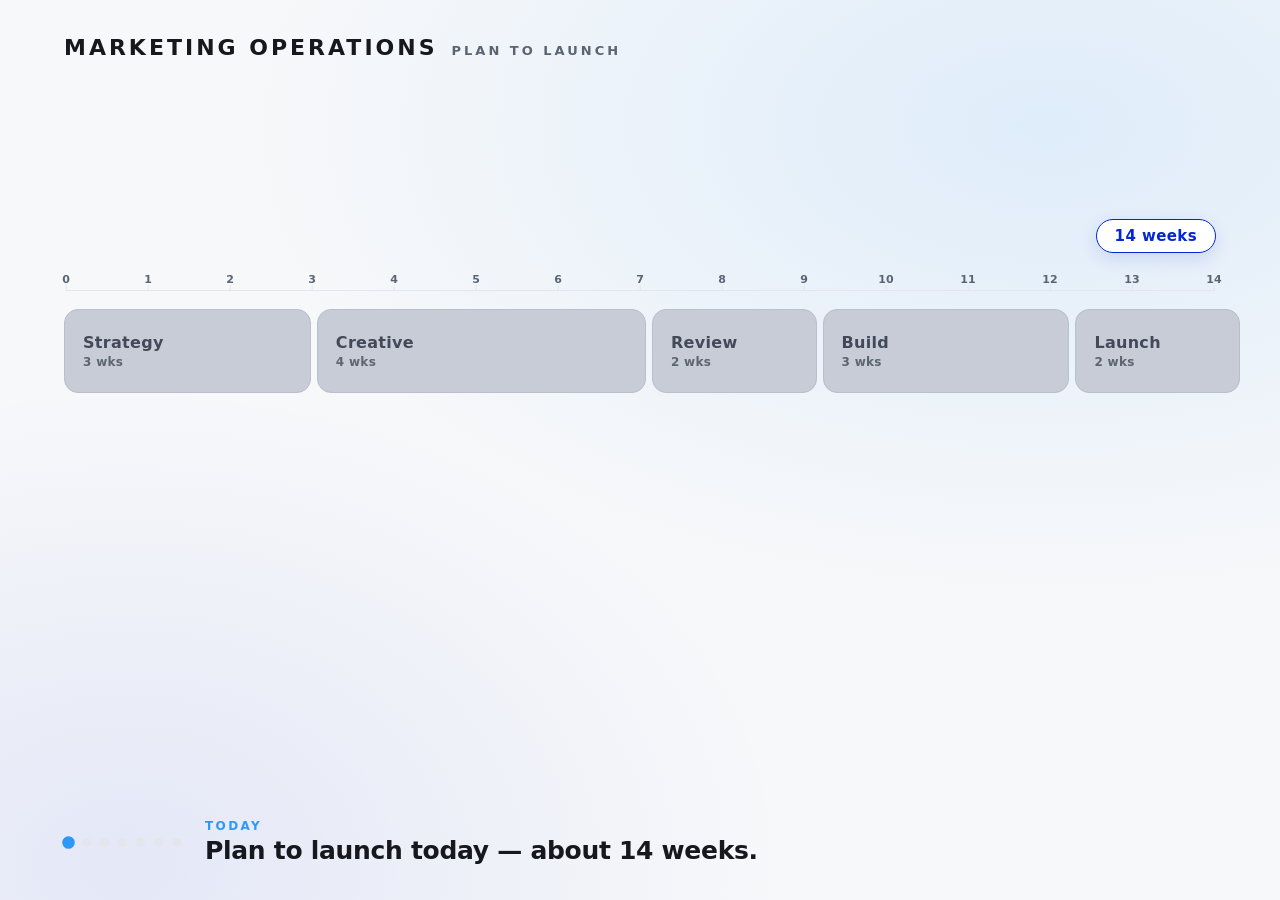
==== demo/marketing-ops/index.html @ 32f75ed6 "New Marketing-Ops timeline vignette (generic, shared): AI compresses plan-to-launch (7 states)" ====
<!DOCTYPE html>
<html lang="en">
<head>
<meta charset="utf-8" />
<meta name="viewport" content="width=device-width, initial-scale=1" />
<title>Marketing Operations · Compressed</title>
<link rel="stylesheet" href="marketing-ops.css" />
</head>
<body>

<div class="stage">

  <!-- ════════════ Top bar ════════════ -->
  <header class="topbar">
    <div class="brand">
      <span class="brand__mark">MARKETING OPERATIONS</span>
      <span class="brand__sub">Plan to launch</span>
    </div>
    <span class="topbar__spacer"></span>
    <span class="ai-label" id="aiLabel">
      <svg viewBox="0 0 24 24" fill="none" stroke="currentColor" stroke-width="2" stroke-linecap="round" stroke-linejoin="round">
        <path d="M12 3a3 3 0 0 1 3 3v1a3 3 0 0 1 0 6 3 3 0 0 1-6 0 3 3 0 0 1 0-6V6a3 3 0 0 1 3-3z"/>
        <circle cx="12" cy="9.5" r="1.1" fill="currentColor"/>
      </svg>
      AI applied, phase by phase
    </span>
  </header>

  <!-- ════════════ Canvas ════════════ -->
  <main class="canvas">

    <!-- ─── Single-timeline view (beats 0–5) ─── -->
    <section id="timelineView" class="timeline-view">

      <div class="tl-meta">
        <span id="totalMarker" class="total-marker">14 weeks</span>
      </div>

      <!-- Week ruler -->
      <div id="ruler" class="ruler"></div>

      <!-- The 5 phase segments -->
      <div id="track" class="track">

        <div class="phase" data-phase="strategy">
          <div class="phase__bar">
            <span class="phase__name">Strategy</span>
            <span class="phase__weeks" data-weeks></span>
          </div>
          <ul class="phase__bullets">
            <li>Faster time to insights</li>
            <li>Sharper, unique messaging</li>
            <li>Audiences modeled in hours</li>
          </ul>
        </div>

        <div class="phase" data-phase="creative">
          <div class="phase__bar">
            <span class="phase__name">Creative</span>
            <span class="phase__weeks" data-weeks></span>
          </div>
          <ul class="phase__bullets">
            <li>Generative variants at scale</li>
            <li>On-brand automatically</li>
            <li>Localized in one pass</li>
          </ul>
        </div>

        <div class="phase" data-phase="review">
          <div class="phase__bar">
            <span class="phase__name">Review</span>
            <span class="phase__weeks" data-weeks></span>
          </div>
          <ul class="phase__bullets">
            <li>Automated brand &amp; compliance checks</li>
            <li>Fewer review rounds</li>
          </ul>
        </div>

        <div class="phase" data-phase="build">
          <div class="phase__bar">
            <span class="phase__name">Build</span>
            <span class="phase__weeks" data-weeks></span>
          </div>
          <ul class="phase__bullets">
            <li>Audiences &amp; journeys assembled automatically</li>
            <li>No manual list pulls</li>
          </ul>
        </div>

        <div class="phase" data-phase="launch">
          <div class="phase__bar">
            <span class="phase__name">Launch</span>
            <span class="phase__weeks" data-weeks></span>
          </div>
          <ul class="phase__bullets">
            <li>Cross-channel activation from one trigger</li>
            <li>Every market at once</li>
          </ul>
        </div>

      </div>
    </section>

    <!-- ─── Before vs after view (beat 6) ─── -->
    <section id="compareView" class="compare-view">

      <div class="compare-row">
        <div class="compare-row__label">
          <span class="compare-row__kicker">Before</span>
          <span class="compare-row__total">~14 weeks</span>
        </div>
        <div id="beforeTrack" class="cmp-track cmp-track--before"></div>
      </div>

      <div class="compare-row">
        <div class="compare-row__label">
          <span class="compare-row__kicker is-after">After</span>
          <span class="compare-row__total is-after">~5 weeks</span>
        </div>
        <div id="afterTrack" class="cmp-track cmp-track--after"></div>
      </div>

      <div class="impact">
        <div class="impact__headline">~14 weeks <span class="impact__arrow">&rarr;</span> ~5 weeks &nbsp;&middot;&nbsp; roughly 3&times; faster</div>
        <div class="impact__sub">Same team, more output &nbsp;&middot;&nbsp; when ops are planned and executed as one system.</div>
      </div>

    </section>

  </main>

  <!-- ════════════ Caption bar ════════════ -->
  <footer class="captionbar">
    <div id="beatdots" class="beatdots">
      <i></i><i></i><i></i><i></i><i></i><i></i><i></i>
    </div>
    <div class="caption">
      <span id="captionKicker" class="caption__kicker">Today</span>
      <span id="captionText" class="caption__text">Plan to launch today — about 14 weeks.</span>
    </div>
  </footer>

</div>

<script type="module">
import { startSceneRuntime } from '../scene-runtime.js';

const $ = (id) => document.getElementById(id);

/* ─────────────────────────────────────────────────────────────────
   Phase model. "before" weeks set the full-width scale (sum 14);
   "after" weeks are the compressed durations once AI is applied.
   ───────────────────────────────────────────────────────────────── */
const PHASES = [
  { key: 'strategy', name: 'Strategy', before: 3,   after: 1   },
  { key: 'creative', name: 'Creative', before: 4,   after: 1.5 },
  { key: 'review',   name: 'Review',   before: 2,   after: 0.5 },
  { key: 'build',    name: 'Build',    before: 3,   after: 1   },
  { key: 'launch',   name: 'Launch',   before: 2,   after: 1   },
];
const BEFORE_TOTAL = PHASES.reduce((s, p) => s + p.before, 0); // 14
const AFTER_TOTAL  = PHASES.reduce((s, p) => s + p.after,  0); // 5

// Round a week count to a friendly label.
const wk = (n) => {
  const r = Math.round(n * 2) / 2;            // nearest half
  const txt = Number.isInteger(r) ? `${r}` : `${r}`;
  return `${txt} ${r === 1 ? 'wk' : 'wks'}`;
};

/* ─────────────────────────────────────────────────────────────────
   Per-beat data table. Index 0..6 → 7 states. Every render recomputes
   ALL state from BEATS[i] (no reliance on prior-beat DOM).
   - compressed: set of phase keys that have AI applied (shrunk + bullets)
   - compare: show the before/after stacked view instead of the timeline
   ───────────────────────────────────────────────────────────────── */
const BEATS = [
  { // 0 — Today: full 14-week timeline, no AI
    kicker: 'Today',
    caption: 'Plan to launch today — about 14 weeks.',
    aiOn: false,
    compressed: [],
    compare: false,
  },
  { // 1 — Strategy + AI
    kicker: 'Strategy + AI',
    caption: 'Strategy: faster insights, sharper messaging — 3 wks → 1 wk.',
    aiOn: true,
    compressed: ['strategy'],
    compare: false,
  },
  { // 2 — Creative + AI
    kicker: 'Creative + AI',
    caption: 'Creative: generative, on-brand variants — 4 wks → 1.5 wks.',
    aiOn: true,
    compressed: ['strategy', 'creative'],
    compare: false,
  },
  { // 3 — Review + AI
    kicker: 'Review + AI',
    caption: 'Review: automated checks, fewer rounds — 2 wks → 0.5 wk.',
    aiOn: true,
    compressed: ['strategy', 'creative', 'review'],
    compare: false,
  },
  { // 4 — Build + AI
    kicker: 'Build + AI',
    caption: 'Build: audiences & journeys assembled — 3 wks → 1 wk.',
    aiOn: true,
    compressed: ['strategy', 'creative', 'review', 'build'],
    compare: false,
  },
  { // 5 — Launch + AI
    kicker: 'Launch + AI',
    caption: 'Launch: one trigger, every market — 2 wks → 1 wk.',
    aiOn: true,
    compressed: ['strategy', 'creative', 'review', 'build', 'launch'],
    compare: false,
  },
  { // 6 — Before vs after (complete)
    kicker: 'Compressed',
    caption: 'Plan to launch, compressed.',
    aiOn: true,
    compressed: ['strategy', 'creative', 'review', 'build', 'launch'],
    compare: true,
  },
];

// Build the week ruler ticks once (0..14).
(function buildRuler() {
  const ruler = $('ruler');
  if (!ruler) return;
  ruler.innerHTML = '';
  for (let w = 0; w <= BEFORE_TOTAL; w++) {
    const tick = document.createElement('span');
    tick.className = 'ruler__tick';
    tick.style.left = `${(w / BEFORE_TOTAL) * 100}%`;
    tick.textContent = w;
    ruler.appendChild(tick);
  }
})();

// Build the stacked compare bars once (segments, scaled to BEFORE_TOTAL).
(function buildCompare() {
  const make = (track, durKey) => {
    if (!track) return;
    track.innerHTML = '';
    PHASES.forEach((p) => {
      const seg = document.createElement('div');
      seg.className = `cmp-seg cmp-seg--${p.key}`;
      seg.style.width = `${(p[durKey] / BEFORE_TOTAL) * 100}%`;
      const label = document.createElement('span');
      label.className = 'cmp-seg__label';
      label.textContent = p.name;
      seg.appendChild(label);
      track.appendChild(seg);
    });
  };
  make($('beforeTrack'), 'before');
  make($('afterTrack'),  'after');
})();

function renderBeat(index, direction) {
  const i = Math.max(0, Math.min(index, BEATS.length - 1));
  const b = BEATS[i];
  const compressed = new Set(b.compressed);

  // ── AI label (top bar) ──
  $('aiLabel').classList.toggle('is-on', b.aiOn);

  // ── Toggle between timeline view and compare view ──
  $('timelineView').classList.toggle('is-hidden', b.compare);
  $('compareView').classList.toggle('is-on', b.compare);

  // ── Each phase: width ∝ weeks (before or after), bullets, active state ──
  document.querySelectorAll('.phase').forEach((el) => {
    const key = el.getAttribute('data-phase');
    const phase = PHASES.find((p) => p.key === key);
    if (!phase) return;
    const isAI = compressed.has(key);
    const weeks = isAI ? phase.after : phase.before;
    // width as a flex-basis percentage of the 14-week scale
    el.style.flexBasis = `${(weeks / BEFORE_TOTAL) * 100}%`;
    el.classList.toggle('is-compressed', isAI);
    // newly-compressed phase (the one this beat just applied) gets "active" glow
    const isNewest = isAI && key === b.compressed[b.compressed.length - 1];
    el.classList.toggle('is-active', !!isNewest);
    // week label
    const wkEl = el.querySelector('[data-weeks]');
    if (wkEl) wkEl.textContent = wk(weeks);
    // bullets shown only once this phase has AI applied
    el.classList.toggle('show-bullets', isAI);
  });

  // ── Total marker reflects current sum of visible widths ──
  const totalWeeks = PHASES.reduce(
    (s, p) => s + (compressed.has(p.key) ? p.after : p.before), 0
  );
  const rounded = Math.round(totalWeeks * 2) / 2;
  $('totalMarker').textContent = `${rounded} weeks`;

  // ── Caption + beat dots ──
  $('captionKicker').textContent = b.kicker;
  $('captionText').textContent = b.caption;
  const dots = $('beatdots').children;
  for (let k = 0; k < dots.length; k++) {
    dots[k].classList.toggle('is-done', k < i);
    dots[k].classList.toggle('is-now', k === i);
  }
}

startSceneRuntime({ total: 6, renderBeat });
</script>
</body>
</html>
---- demo/marketing-ops/marketing-ops.css ----
/* ════════════════════════════════════════════════════════════════════
   Marketing Operations · Compressed — scripted scene (generic, shared)
   Standalone, 100% offline. Neutral palette, single blue accent.
   Designed for 1920×1080 full-screen capture.
   ════════════════════════════════════════════════════════════════════ */

:root {
  --ink:        #16181d;
  --paper:      #f7f8fa;
  --surface:    #ffffff;
  --surface-2:  #eef0f4;
  --muted:      #5a6473;
  --line:       #e3e6ec;
  --blue:       #0328D1;   /* AI / after accent */
  --blue-lt:    #2F98F7;   /* lighter AI highlight */
  --before:     #c7ccd6;   /* muted "before" grey */
  --blue-tint:  rgba(3, 40, 209, 0.08);
  --blue-tint2: rgba(47, 152, 247, 0.12);
  --font: system-ui, -apple-system, 'Segoe UI', Roboto, Helvetica, Arial, sans-serif;

  --t: 0.6s cubic-bezier(.4, 0, .2, 1);
}

* { box-sizing: border-box; margin: 0; padding: 0; }

html, body {
  width: 100%; height: 100%;
  background: var(--paper);
  color: var(--ink);
  font-family: var(--font);
  overflow: hidden;
}

.stage {
  position: relative;
  width: 100vw; height: 100vh;
  display: grid;
  grid-template-rows: auto 1fr auto;
  background:
    radial-gradient(1300px 760px at 82% 14%, var(--blue-tint2), transparent 62%),
    radial-gradient(1100px 800px at 10% 96%, var(--blue-tint), transparent 60%),
    var(--paper);
}

/* ───────────────────────── Top bar ───────────────────────── */
.topbar {
  display: flex; align-items: center; gap: 16px;
  padding: 30px 64px 14px;
}
.brand { display: flex; align-items: baseline; gap: 14px; }
.brand__mark {
  font-size: 22px; font-weight: 800; letter-spacing: 3px;
  color: var(--ink);
}
.brand__sub {
  font-size: 13px; letter-spacing: 3px; text-transform: uppercase;
  color: var(--muted); font-weight: 600;
}
.topbar__spacer { flex: 1; }
.ai-label {
  display: flex; align-items: center; gap: 9px;
  font-size: 13px; font-weight: 600; letter-spacing: 1.4px;
  text-transform: uppercase; color: var(--blue);
  background: var(--blue-tint); border: 1px solid rgba(3,40,209,.18);
  padding: 8px 16px; border-radius: 999px;
  opacity: 0; transform: translateY(-4px);
  transition: opacity var(--t), transform var(--t);
}
.ai-label.is-on { opacity: 1; transform: translateY(0); }
.ai-label svg { width: 16px; height: 16px; }

/* ───────────────────────── Main canvas ───────────────────────── */
.canvas {
  position: relative;
  padding: 12px 64px 0;
  min-height: 0;
  display: grid;
}
/* both views stacked in the same grid cell so we can cross-fade */
.timeline-view, .compare-view {
  grid-area: 1 / 1;
  min-height: 0;
}

/* ═══════════════ Timeline view (beats 0–5) ═══════════════ */
.timeline-view {
  display: flex;
  flex-direction: column;
  justify-content: center;
  gap: 18px;
  opacity: 1;
  transition: opacity var(--t);
}
.timeline-view.is-hidden { opacity: 0; pointer-events: none; }

.tl-meta {
  display: flex; justify-content: flex-end; align-items: center;
  height: 30px;
}
.total-marker {
  font-size: 15px; font-weight: 800; letter-spacing: .4px;
  color: var(--blue);
  background: var(--surface); border: 1.5px solid var(--blue);
  padding: 7px 18px; border-radius: 999px;
  box-shadow: 0 6px 18px rgba(3,40,209,.12);
}

/* Week ruler */
.ruler {
  position: relative;
  height: 22px;
  margin: 0 2px;
  border-bottom: 1px solid var(--line);
}
.ruler__tick {
  position: absolute; bottom: 0;
  transform: translateX(-50%);
  font-size: 11px; font-weight: 600; color: var(--muted);
  padding-bottom: 4px;
}
.ruler__tick::after {
  content: ""; position: absolute; left: 50%; bottom: -1px;
  width: 1px; height: 6px; background: var(--line);
  transform: translateX(-50%);
}

/* The 5 phase segments — flex-basis = width ∝ weeks */
.track {
  display: flex;
  align-items: stretch;
  gap: 6px;
  height: 360px;
}
.phase {
  flex-grow: 0; flex-shrink: 0;
  flex-basis: 20%;
  min-width: 0;
  display: flex; flex-direction: column;
  transition: flex-basis var(--t);
}

.phase__bar {
  position: relative;
  height: 84px;
  border-radius: 14px;
  background: var(--before);
  border: 1.5px solid #b9bfcb;
  display: flex; flex-direction: column; justify-content: center;
  align-items: flex-start;
  padding: 0 18px;
  overflow: hidden;
  transition: background var(--t), border-color var(--t), box-shadow var(--t);
}
.phase.is-compressed .phase__bar {
  background: linear-gradient(135deg, var(--blue) 0%, #021ba0 100%);
  border-color: var(--blue);
}
.phase.is-active .phase__bar {
  box-shadow: 0 0 0 4px var(--blue-tint2), 0 12px 30px rgba(3,40,209,.22);
}
.phase__name {
  font-size: 16px; font-weight: 800; letter-spacing: .3px;
  color: #424a59;
  white-space: nowrap;
  transition: color var(--t);
}
.phase.is-compressed .phase__name { color: #fff; }
.phase__weeks {
  font-size: 12px; font-weight: 700; letter-spacing: .3px;
  color: #5d6573;
  margin-top: 3px;
  white-space: nowrap;
  transition: color var(--t);
}
.phase.is-compressed .phase__weeks { color: rgba(255,255,255,.9); }

/* AI bullets that animate into a phase once compressed */
.phase__bullets {
  list-style: none;
  margin-top: 14px;
  display: flex; flex-direction: column; gap: 9px;
  min-width: 0;
}
.phase__bullets li {
  font-size: 13px; font-weight: 600; line-height: 1.3;
  color: var(--ink);
  background: var(--surface);
  border: 1px solid var(--line);
  border-left: 3px solid var(--blue-lt);
  border-radius: 9px;
  padding: 8px 11px;
  opacity: 0;
  transform: translateY(10px);
  transition: opacity .5s ease, transform .5s ease;
}
.phase.show-bullets .phase__bullets li { opacity: 1; transform: translateY(0); }
.phase.show-bullets .phase__bullets li:nth-child(2) { transition-delay: .08s; }
.phase.show-bullets .phase__bullets li:nth-child(3) { transition-delay: .16s; }

/* ═══════════════ Before vs after view (beat 6) ═══════════════ */
.compare-view {
  display: flex;
  flex-direction: column;
  justify-content: center;
  gap: 34px;
  opacity: 0;
  pointer-events: none;
  transition: opacity var(--t);
}
.compare-view.is-on { opacity: 1; pointer-events: auto; }

.compare-row {
  display: flex; align-items: center; gap: 28px;
}
.compare-row__label {
  width: 180px; flex-shrink: 0;
  display: flex; flex-direction: column; gap: 4px;
  text-align: right;
}
.compare-row__kicker {
  font-size: 12px; letter-spacing: 2px; text-transform: uppercase;
  font-weight: 700; color: var(--muted);
}
.compare-row__kicker.is-after { color: var(--blue); }
.compare-row__total {
  font-size: 30px; font-weight: 800; letter-spacing: -.5px;
  color: #6b7280;
}
.compare-row__total.is-after { color: var(--blue); }

.cmp-track {
  flex: 1;
  display: flex; align-items: stretch; gap: 4px;
  height: 76px;
}
.cmp-seg {
  display: flex; align-items: center; justify-content: center;
  border-radius: 11px;
  min-width: 0;
  overflow: hidden;
}
.cmp-track--before .cmp-seg {
  background: var(--before);
  border: 1.5px solid #b9bfcb;
}
.cmp-track--after .cmp-seg {
  background: linear-gradient(135deg, var(--blue) 0%, #021ba0 100%);
  border: 1.5px solid var(--blue);
}
.cmp-seg__label {
  font-size: 12px; font-weight: 700; letter-spacing: .2px;
  white-space: nowrap;
  padding: 0 4px;
}
.cmp-track--before .cmp-seg__label { color: #4a5160; }
.cmp-track--after .cmp-seg__label { color: #fff; }

.impact {
  margin-top: 8px;
  text-align: center;
}
.impact__headline {
  font-size: 30px; font-weight: 800; letter-spacing: -.4px;
  color: var(--ink);
}
.impact__arrow { color: var(--blue); font-weight: 800; }
.impact__sub {
  margin-top: 10px;
  font-size: 16px; font-weight: 600; color: var(--muted);
}

/* ───────────────────────── Caption bar ───────────────────────── */
.captionbar {
  display: flex; align-items: center; gap: 24px;
  padding: 20px 64px 34px;
}
.beatdots { display: flex; gap: 9px; }
.beatdots i {
  width: 9px; height: 9px; border-radius: 50%;
  background: var(--line);
  transition: background var(--t), transform var(--t);
}
.beatdots i.is-done { background: var(--blue); }
.beatdots i.is-now  { background: var(--blue-lt); transform: scale(1.4); }

.caption {
  flex: 1;
  display: flex; flex-direction: column; gap: 3px;
}
.caption__kicker {
  font-size: 12px; letter-spacing: 2.4px; text-transform: uppercase;
  font-weight: 700; color: var(--blue-lt);
}
.caption__text {
  font-size: 25px; font-weight: 700; letter-spacing: -.3px; color: var(--ink);
  line-height: 1.2;
}
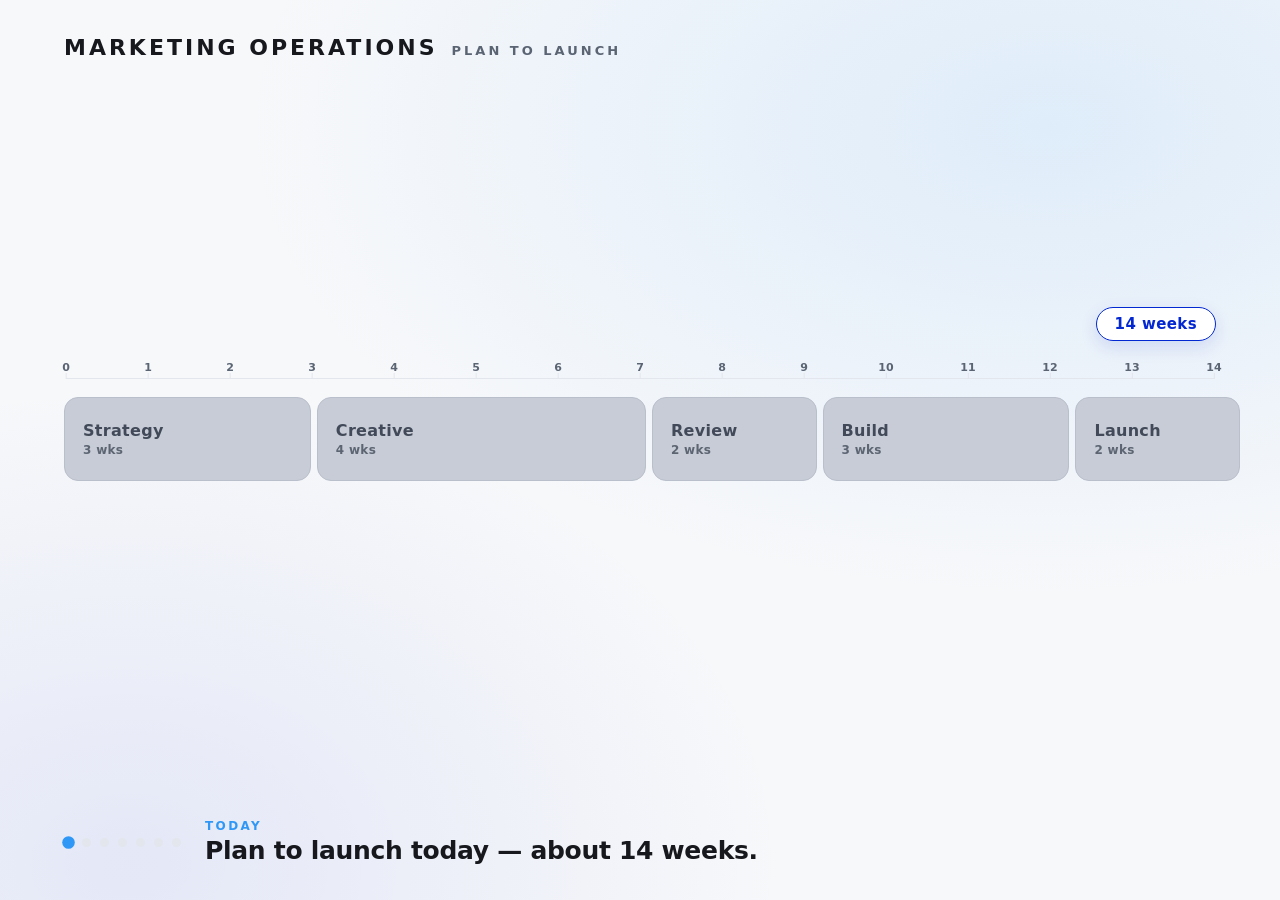
==== commit 51d86013: "Marketing-ops: decouple AI bullets from shrinking bar — show active phase's bullets in a fixed-width" ====
--- a/demo/marketing-ops/index.html
+++ b/demo/marketing-ops/index.html
@@ -47,11 +47,6 @@
             <span class="phase__name">Strategy</span>
             <span class="phase__weeks" data-weeks></span>
           </div>
-          <ul class="phase__bullets">
-            <li>Faster time to insights</li>
-            <li>Sharper, unique messaging</li>
-            <li>Audiences modeled in hours</li>
-          </ul>
         </div>
 
         <div class="phase" data-phase="creative">
@@ -59,11 +54,6 @@
             <span class="phase__name">Creative</span>
             <span class="phase__weeks" data-weeks></span>
           </div>
-          <ul class="phase__bullets">
-            <li>Generative variants at scale</li>
-            <li>On-brand automatically</li>
-            <li>Localized in one pass</li>
-          </ul>
         </div>
 
         <div class="phase" data-phase="review">
@@ -71,10 +61,6 @@
             <span class="phase__name">Review</span>
             <span class="phase__weeks" data-weeks></span>
           </div>
-          <ul class="phase__bullets">
-            <li>Automated brand &amp; compliance checks</li>
-            <li>Fewer review rounds</li>
-          </ul>
         </div>
 
         <div class="phase" data-phase="build">
@@ -82,10 +68,6 @@
             <span class="phase__name">Build</span>
             <span class="phase__weeks" data-weeks></span>
           </div>
-          <ul class="phase__bullets">
-            <li>Audiences &amp; journeys assembled automatically</li>
-            <li>No manual list pulls</li>
-          </ul>
         </div>
 
         <div class="phase" data-phase="launch">
@@ -93,13 +75,16 @@
             <span class="phase__name">Launch</span>
             <span class="phase__weeks" data-weeks></span>
           </div>
-          <ul class="phase__bullets">
-            <li>Cross-channel activation from one trigger</li>
-            <li>Every market at once</li>
-          </ul>
-        </div>
-
-      </div>
+        </div>
+
+      </div>
+
+      <!-- AI-in-this-phase card — fixed width, decoupled from bar widths -->
+      <div id="aiCard" class="ai-card">
+        <div class="ai-card__heading" id="aiCardHeading"></div>
+        <ul class="ai-card__list" id="aiCardList"></ul>
+      </div>
+
     </section>
 
     <!-- ─── Before vs after view (beat 6) ─── -->
@@ -153,11 +138,11 @@
    "after" weeks are the compressed durations once AI is applied.
    ───────────────────────────────────────────────────────────────── */
 const PHASES = [
-  { key: 'strategy', name: 'Strategy', before: 3,   after: 1   },
-  { key: 'creative', name: 'Creative', before: 4,   after: 1.5 },
-  { key: 'review',   name: 'Review',   before: 2,   after: 0.5 },
-  { key: 'build',    name: 'Build',    before: 3,   after: 1   },
-  { key: 'launch',   name: 'Launch',   before: 2,   after: 1   },
+  { key: 'strategy', name: 'Strategy', before: 3,   after: 1,   bullets: ['Faster time to insights', 'Sharper, unique messaging', 'Audiences modeled in hours'] },
+  { key: 'creative', name: 'Creative', before: 4,   after: 1.5, bullets: ['Generative variants at scale', 'On-brand automatically', 'Localized in one pass'] },
+  { key: 'review',   name: 'Review',   before: 2,   after: 0.5, bullets: ['Automated brand & compliance checks', 'Fewer review rounds'] },
+  { key: 'build',    name: 'Build',    before: 3,   after: 1,   bullets: ['Audiences & journeys assembled automatically', 'No manual list pulls'] },
+  { key: 'launch',   name: 'Launch',   before: 2,   after: 1,   bullets: ['Cross-channel activation from one trigger', 'Every market at once'] },
 ];
 const BEFORE_TOTAL = PHASES.reduce((s, p) => s + p.before, 0); // 14
 const AFTER_TOTAL  = PHASES.reduce((s, p) => s + p.after,  0); // 5
@@ -273,7 +258,7 @@
   $('timelineView').classList.toggle('is-hidden', b.compare);
   $('compareView').classList.toggle('is-on', b.compare);
 
-  // ── Each phase: width ∝ weeks (before or after), bullets, active state ──
+  // ── Each phase: width ∝ weeks (before or after), active state ──
   document.querySelectorAll('.phase').forEach((el) => {
     const key = el.getAttribute('data-phase');
     const phase = PHASES.find((p) => p.key === key);
@@ -289,9 +274,25 @@
     // week label
     const wkEl = el.querySelector('[data-weeks]');
     if (wkEl) wkEl.textContent = wk(weeks);
-    // bullets shown only once this phase has AI applied
-    el.classList.toggle('show-bullets', isAI);
   });
+
+  // ── AI card: show on beats 1–5 with newest-compressed phase bullets ──
+  const aiCard = $('aiCard');
+  const newestKey = b.compressed.length > 0 ? b.compressed[b.compressed.length - 1] : null;
+  const showCard = !b.compare && newestKey !== null;
+  aiCard.classList.toggle('is-visible', showCard);
+  if (showCard) {
+    const activePhase = PHASES.find((p) => p.key === newestKey);
+    $('aiCardHeading').textContent = `${activePhase.name} — with AI`;
+    const listEl = $('aiCardList');
+    listEl.innerHTML = '';
+    activePhase.bullets.forEach((text, idx) => {
+      const li = document.createElement('li');
+      li.textContent = text;
+      li.style.transitionDelay = `${idx * 0.08}s`;
+      listEl.appendChild(li);
+    });
+  }
 
   // ── Total marker reflects current sum of visible widths ──
   const totalWeeks = PHASES.reduce(
--- a/demo/marketing-ops/marketing-ops.css
+++ b/demo/marketing-ops/marketing-ops.css
@@ -129,7 +129,7 @@
   display: flex;
   align-items: stretch;
   gap: 6px;
-  height: 360px;
+  height: 100px;
 }
 .phase {
   flex-grow: 0; flex-shrink: 0;
@@ -174,28 +174,50 @@
 }
 .phase.is-compressed .phase__weeks { color: rgba(255,255,255,.9); }
 
-/* AI bullets that animate into a phase once compressed */
-.phase__bullets {
-  list-style: none;
-  margin-top: 14px;
-  display: flex; flex-direction: column; gap: 9px;
-  min-width: 0;
-}
-.phase__bullets li {
-  font-size: 13px; font-weight: 600; line-height: 1.3;
-  color: var(--ink);
+/* ── AI-in-this-phase card — fixed width, below the track ── */
+.ai-card {
+  width: 580px;
+  margin-top: 20px;
   background: var(--surface);
   border: 1px solid var(--line);
   border-left: 3px solid var(--blue-lt);
-  border-radius: 9px;
-  padding: 8px 11px;
+  border-radius: 14px;
+  padding: 16px 22px 18px;
   opacity: 0;
   transform: translateY(10px);
   transition: opacity .5s ease, transform .5s ease;
-}
-.phase.show-bullets .phase__bullets li { opacity: 1; transform: translateY(0); }
-.phase.show-bullets .phase__bullets li:nth-child(2) { transition-delay: .08s; }
-.phase.show-bullets .phase__bullets li:nth-child(3) { transition-delay: .16s; }
+  pointer-events: none;
+}
+.ai-card.is-visible {
+  opacity: 1;
+  transform: translateY(0);
+  pointer-events: auto;
+}
+.ai-card__heading {
+  font-size: 12px; font-weight: 700; letter-spacing: 1.8px;
+  text-transform: uppercase; color: var(--blue-lt);
+  margin-bottom: 10px;
+}
+.ai-card__list {
+  list-style: none;
+  display: flex; flex-direction: column; gap: 8px;
+}
+.ai-card__list li {
+  font-size: 14px; font-weight: 600; line-height: 1.35;
+  color: var(--ink);
+  padding-left: 18px;
+  position: relative;
+  opacity: 0;
+  transform: translateY(8px);
+  transition: opacity .45s ease, transform .45s ease;
+}
+.ai-card__list li::before {
+  content: "";
+  position: absolute; left: 0; top: 6px;
+  width: 6px; height: 6px; border-radius: 50%;
+  background: var(--blue-lt);
+}
+.ai-card.is-visible .ai-card__list li { opacity: 1; transform: translateY(0); }
 
 /* ═══════════════ Before vs after view (beat 6) ═══════════════ */
 .compare-view {
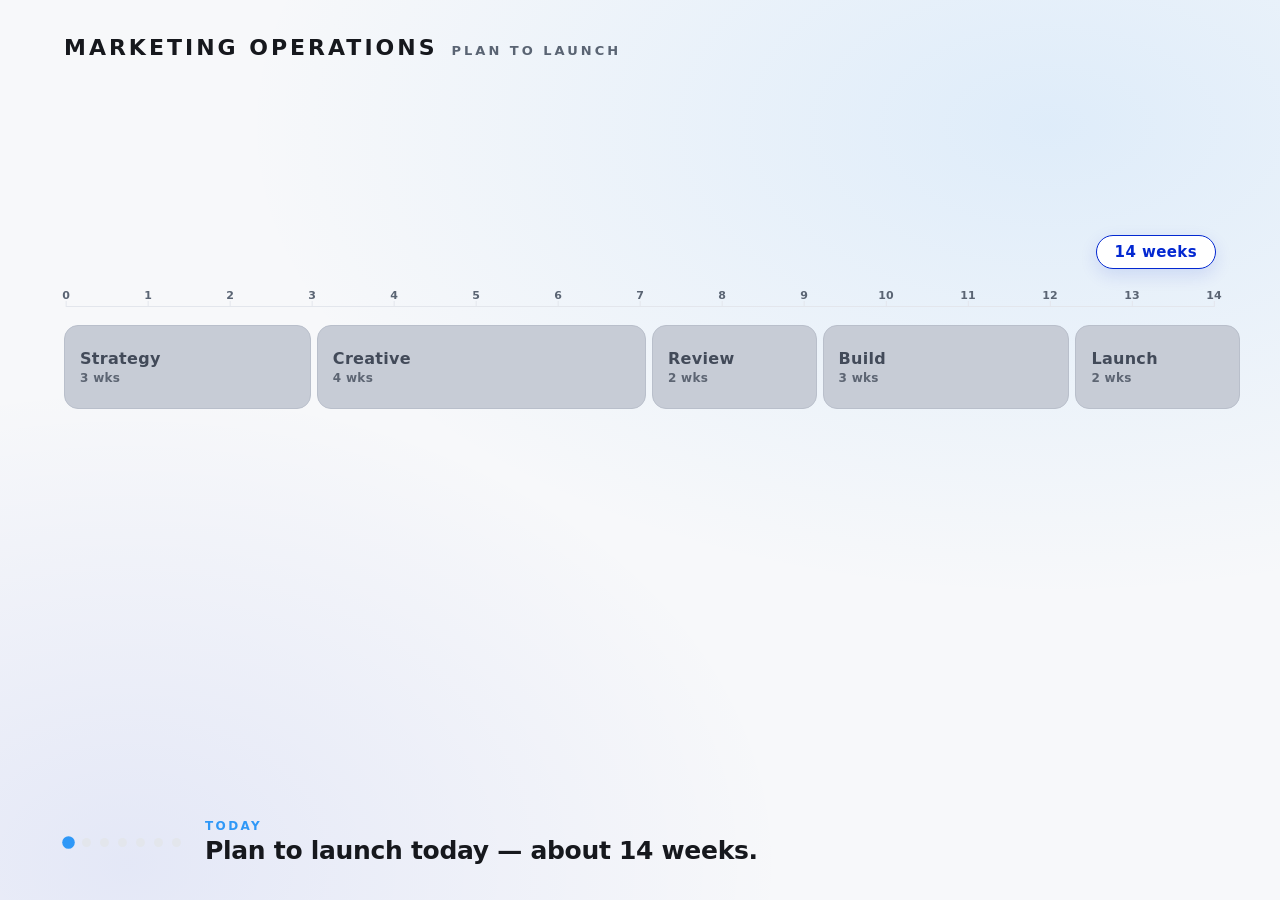
==== commit 50977781: "Marketing-ops: running (accumulating) per-phase AI bullets + floor phase width so Review label fits " ====
--- a/demo/marketing-ops/index.html
+++ b/demo/marketing-ops/index.html
@@ -79,11 +79,10 @@
 
       </div>
 
-      <!-- AI-in-this-phase card — fixed width, decoupled from bar widths -->
-      <div id="aiCard" class="ai-card">
-        <div class="ai-card__heading" id="aiCardHeading"></div>
-        <ul class="ai-card__list" id="aiCardList"></ul>
-      </div>
+      <!-- Running AI summary — one column per phase, accumulates across stages.
+           Columns are built from PHASES at load; renderBeat lights each up
+           as its phase compresses (bullets accumulate, not replaced). -->
+      <div id="aiRow" class="ai-row"></div>
 
     </section>
 
@@ -246,6 +245,31 @@
   make($('afterTrack'),  'after');
 })();
 
+// Build the running AI summary columns once (one per phase, in order).
+(function buildAiRow() {
+  const row = $('aiRow');
+  if (!row) return;
+  row.innerHTML = '';
+  PHASES.forEach((p) => {
+    const col = document.createElement('div');
+    col.className = `ai-col ai-col--${p.key}`;
+    col.setAttribute('data-phase', p.key);
+    const head = document.createElement('div');
+    head.className = 'ai-col__head';
+    head.textContent = p.name;
+    col.appendChild(head);
+    const ul = document.createElement('ul');
+    ul.className = 'ai-col__list';
+    p.bullets.forEach((t) => {
+      const li = document.createElement('li');
+      li.textContent = t;
+      ul.appendChild(li);
+    });
+    col.appendChild(ul);
+    row.appendChild(col);
+  });
+})();
+
 function renderBeat(index, direction) {
   const i = Math.max(0, Math.min(index, BEATS.length - 1));
   const b = BEATS[i];
@@ -276,23 +300,13 @@
     if (wkEl) wkEl.textContent = wk(weeks);
   });
 
-  // ── AI card: show on beats 1–5 with newest-compressed phase bullets ──
-  const aiCard = $('aiCard');
-  const newestKey = b.compressed.length > 0 ? b.compressed[b.compressed.length - 1] : null;
-  const showCard = !b.compare && newestKey !== null;
-  aiCard.classList.toggle('is-visible', showCard);
-  if (showCard) {
-    const activePhase = PHASES.find((p) => p.key === newestKey);
-    $('aiCardHeading').textContent = `${activePhase.name} — with AI`;
-    const listEl = $('aiCardList');
-    listEl.innerHTML = '';
-    activePhase.bullets.forEach((text, idx) => {
-      const li = document.createElement('li');
-      li.textContent = text;
-      li.style.transitionDelay = `${idx * 0.08}s`;
-      listEl.appendChild(li);
-    });
-  }
+  // ── Running AI summary: each compressed phase's column lights up and keeps
+  //    its bullets visible (cumulative), so they accumulate across stages. ──
+  $('aiRow').classList.toggle('is-visible', !b.compare && b.compressed.length > 0);
+  document.querySelectorAll('.ai-col').forEach((col) => {
+    const on = !b.compare && compressed.has(col.getAttribute('data-phase'));
+    col.classList.toggle('is-on', on);
+  });
 
   // ── Total marker reflects current sum of visible widths ──
   const totalWeeks = PHASES.reduce(
--- a/demo/marketing-ops/marketing-ops.css
+++ b/demo/marketing-ops/marketing-ops.css
@@ -134,7 +134,10 @@
 .phase {
   flex-grow: 0; flex-shrink: 0;
   flex-basis: 20%;
-  min-width: 0;
+  /* Floor the width so a heavily-compressed phase (e.g. Review at 0.5 wk) still
+     fits its label instead of clipping. Plenty of empty track remains, so this
+     doesn't cause overflow. */
+  min-width: 96px;
   display: flex; flex-direction: column;
   transition: flex-basis var(--t);
 }
@@ -147,7 +150,7 @@
   border: 1.5px solid #b9bfcb;
   display: flex; flex-direction: column; justify-content: center;
   align-items: flex-start;
-  padding: 0 18px;
+  padding: 0 15px;
   overflow: hidden;
   transition: background var(--t), border-color var(--t), box-shadow var(--t);
 }
@@ -174,50 +177,53 @@
 }
 .phase.is-compressed .phase__weeks { color: rgba(255,255,255,.9); }
 
-/* ── AI-in-this-phase card — fixed width, below the track ── */
-.ai-card {
-  width: 580px;
-  margin-top: 20px;
+/* ── Running AI summary — one column per phase, below the track.
+   All five slots hold position; each lights up (and reveals its bullets)
+   as its phase is compressed, so the bullets ACCUMULATE across stages
+   instead of being replaced. ── */
+.ai-row {
+  display: flex; gap: 16px; width: 100%;
+  margin-top: 28px;
+  opacity: 0;
+  transition: opacity .4s ease;
+  pointer-events: none;
+}
+.ai-row.is-visible { opacity: 1; pointer-events: auto; }
+.ai-col {
+  flex: 1 1 0; min-width: 0;
   background: var(--surface);
   border: 1px solid var(--line);
-  border-left: 3px solid var(--blue-lt);
-  border-radius: 14px;
-  padding: 16px 22px 18px;
-  opacity: 0;
-  transform: translateY(10px);
+  border-top: 3px solid var(--line);
+  border-radius: 12px;
+  padding: 14px 16px 16px;
+  opacity: .45;
+  transition: opacity .5s ease, border-color .5s ease;
+}
+.ai-col.is-on { opacity: 1; border-top-color: var(--blue-lt); }
+.ai-col__head {
+  font-size: 12px; font-weight: 800; letter-spacing: 1.4px;
+  text-transform: uppercase; color: #9aa2b1;
+  margin-bottom: 10px;
+  transition: color .5s ease;
+}
+.ai-col.is-on .ai-col__head { color: var(--blue-lt); }
+.ai-col__list {
+  list-style: none; display: flex; flex-direction: column; gap: 7px;
+  opacity: 0; transform: translateY(6px);
   transition: opacity .5s ease, transform .5s ease;
-  pointer-events: none;
-}
-.ai-card.is-visible {
-  opacity: 1;
-  transform: translateY(0);
-  pointer-events: auto;
-}
-.ai-card__heading {
-  font-size: 12px; font-weight: 700; letter-spacing: 1.8px;
-  text-transform: uppercase; color: var(--blue-lt);
-  margin-bottom: 10px;
-}
-.ai-card__list {
-  list-style: none;
-  display: flex; flex-direction: column; gap: 8px;
-}
-.ai-card__list li {
-  font-size: 14px; font-weight: 600; line-height: 1.35;
+}
+.ai-col.is-on .ai-col__list { opacity: 1; transform: translateY(0); }
+.ai-col__list li {
+  font-size: 13.5px; font-weight: 600; line-height: 1.35;
   color: var(--ink);
-  padding-left: 18px;
-  position: relative;
-  opacity: 0;
-  transform: translateY(8px);
-  transition: opacity .45s ease, transform .45s ease;
-}
-.ai-card__list li::before {
+  padding-left: 16px; position: relative;
+}
+.ai-col__list li::before {
   content: "";
   position: absolute; left: 0; top: 6px;
   width: 6px; height: 6px; border-radius: 50%;
   background: var(--blue-lt);
 }
-.ai-card.is-visible .ai-card__list li { opacity: 1; transform: translateY(0); }
 
 /* ═══════════════ Before vs after view (beat 6) ═══════════════ */
 .compare-view {
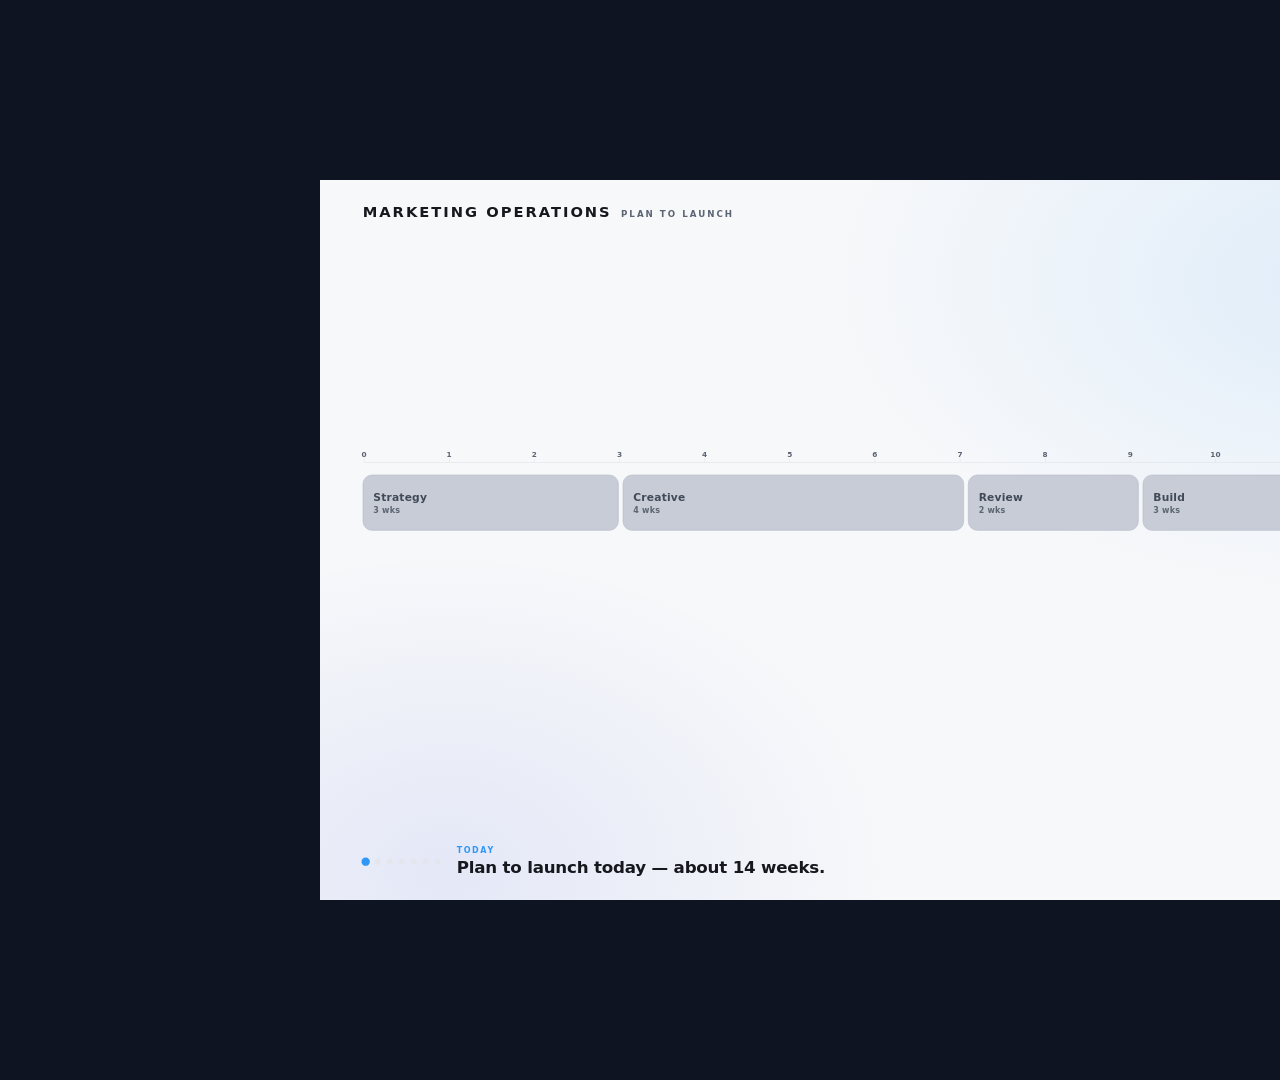
==== commit 44206292: "All demo scenes: fixed 1920x1080 stage scaled-to-fit the viewport (letterboxed) + internal scroll fo" ====
--- a/demo/marketing-ops/index.html
+++ b/demo/marketing-ops/index.html
@@ -326,6 +326,10 @@
 }
 
 startSceneRuntime({ total: 6, renderBeat });
+
+const __root = document.querySelector('.stage');
+const __fit = () => { const s = Math.min(window.innerWidth/1920, window.innerHeight/1080); __root.style.transform = `scale(${s})`; };
+window.addEventListener('resize', __fit); __fit();
 </script>
 </body>
 </html>
--- a/demo/marketing-ops/marketing-ops.css
+++ b/demo/marketing-ops/marketing-ops.css
@@ -25,15 +25,18 @@
 
 html, body {
   width: 100%; height: 100%;
-  background: var(--paper);
+  margin: 0;
   color: var(--ink);
   font-family: var(--font);
   overflow: hidden;
 }
+body { display: grid; place-items: center; background: #0e1422; }
 
 .stage {
   position: relative;
-  width: 100vw; height: 100vh;
+  width: 1920px; height: 1080px;
+  transform-origin: center center;
+  overflow: hidden;
   display: grid;
   grid-template-rows: auto 1fr auto;
   background:
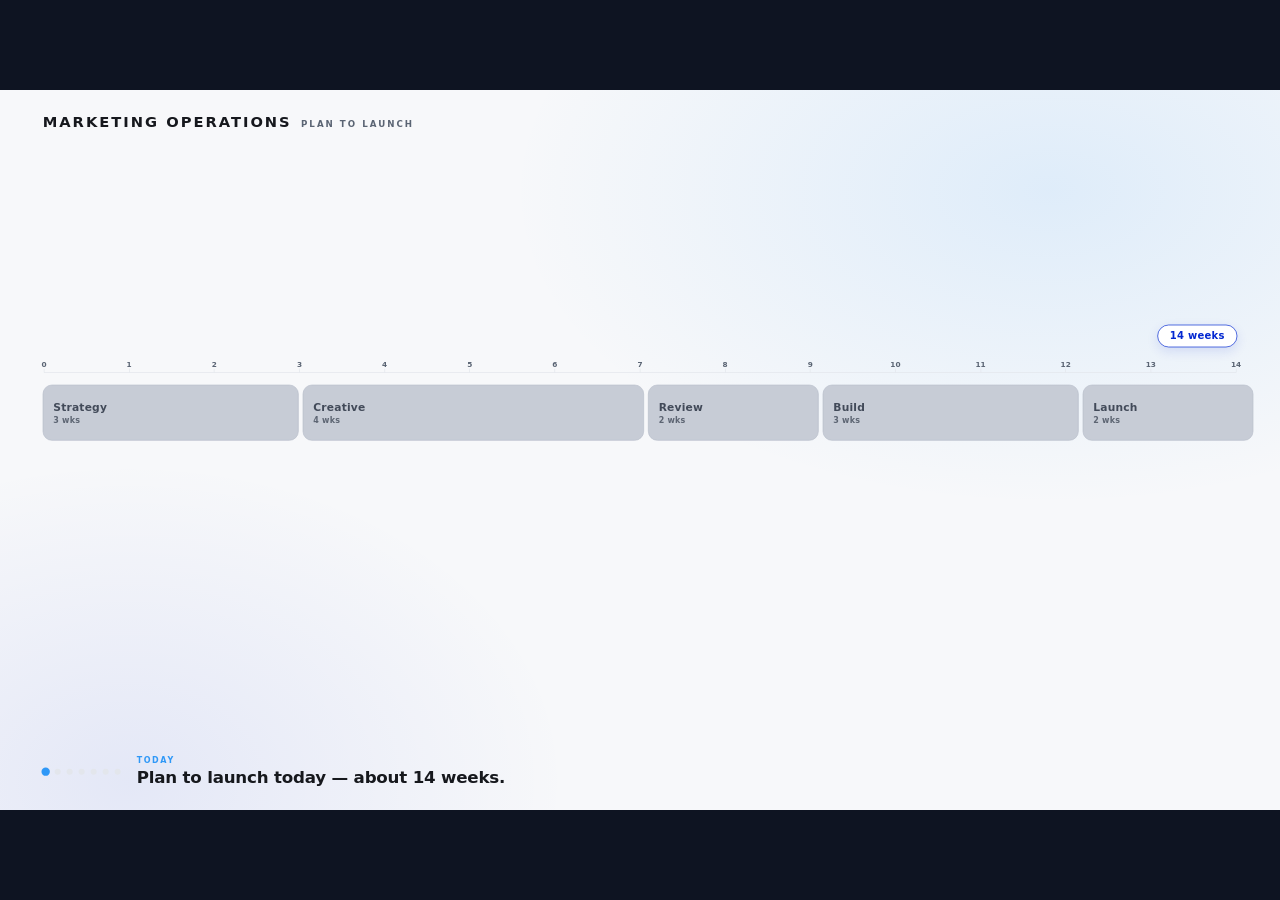
==== commit 9bcd8f62: "Scale-to-fit: fix centering (absolute + translate(-50%,-50%) scale) on hospitality journey, both cop" ====
--- a/demo/marketing-ops/index.html
+++ b/demo/marketing-ops/index.html
@@ -328,7 +328,7 @@
 startSceneRuntime({ total: 6, renderBeat });
 
 const __root = document.querySelector('.stage');
-const __fit = () => { const s = Math.min(window.innerWidth/1920, window.innerHeight/1080); __root.style.transform = `scale(${s})`; };
+const __fit = () => { const s = Math.min(window.innerWidth/1920, window.innerHeight/1080); __root.style.transform = `translate(-50%, -50%) scale(${s})`; };
 window.addEventListener('resize', __fit); __fit();
 </script>
 </body>
--- a/demo/marketing-ops/marketing-ops.css
+++ b/demo/marketing-ops/marketing-ops.css
@@ -30,10 +30,10 @@
   font-family: var(--font);
   overflow: hidden;
 }
-body { display: grid; place-items: center; background: #0e1422; }
+body { background: #0e1422; }
 
 .stage {
-  position: relative;
+  position: absolute; top: 50%; left: 50%;
   width: 1920px; height: 1080px;
   transform-origin: center center;
   overflow: hidden;
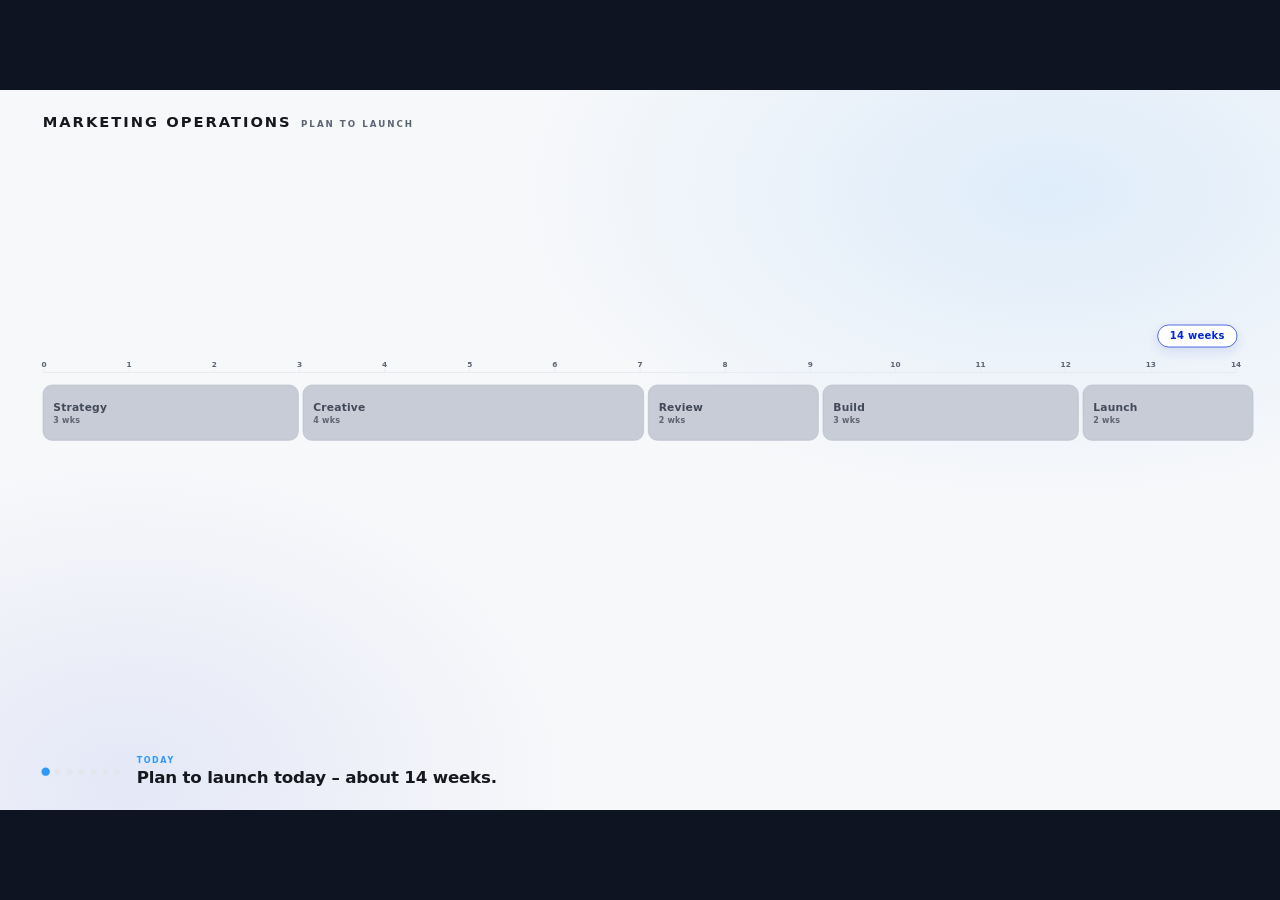
==== commit 7da515bc: "Merge polish-dashes-images: en-dashes + consistent product imagery" ====
--- a/demo/marketing-ops/index.html
+++ b/demo/marketing-ops/index.html
@@ -79,7 +79,7 @@
 
       </div>
 
-      <!-- Running AI summary — one column per phase, accumulates across stages.
+      <!-- Running AI summary – one column per phase, accumulates across stages.
            Columns are built from PHASES at load; renderBeat lights each up
            as its phase compresses (bullets accumulate, not replaced). -->
       <div id="aiRow" class="ai-row"></div>
@@ -121,7 +121,7 @@
     </div>
     <div class="caption">
       <span id="captionKicker" class="caption__kicker">Today</span>
-      <span id="captionText" class="caption__text">Plan to launch today — about 14 weeks.</span>
+      <span id="captionText" class="caption__text">Plan to launch today – about 14 weeks.</span>
     </div>
   </footer>
 
@@ -160,49 +160,49 @@
    - compare: show the before/after stacked view instead of the timeline
    ───────────────────────────────────────────────────────────────── */
 const BEATS = [
-  { // 0 — Today: full 14-week timeline, no AI
+  { // 0 – Today: full 14-week timeline, no AI
     kicker: 'Today',
-    caption: 'Plan to launch today — about 14 weeks.',
+    caption: 'Plan to launch today – about 14 weeks.',
     aiOn: false,
     compressed: [],
     compare: false,
   },
-  { // 1 — Strategy + AI
+  { // 1 – Strategy + AI
     kicker: 'Strategy + AI',
-    caption: 'Strategy: faster insights, sharper messaging — 3 wks → 1 wk.',
+    caption: 'Strategy: faster insights, sharper messaging – 3 wks → 1 wk.',
     aiOn: true,
     compressed: ['strategy'],
     compare: false,
   },
-  { // 2 — Creative + AI
+  { // 2 – Creative + AI
     kicker: 'Creative + AI',
-    caption: 'Creative: generative, on-brand variants — 4 wks → 1.5 wks.',
+    caption: 'Creative: generative, on-brand variants – 4 wks → 1.5 wks.',
     aiOn: true,
     compressed: ['strategy', 'creative'],
     compare: false,
   },
-  { // 3 — Review + AI
+  { // 3 – Review + AI
     kicker: 'Review + AI',
-    caption: 'Review: automated checks, fewer rounds — 2 wks → 0.5 wk.',
+    caption: 'Review: automated checks, fewer rounds – 2 wks → 0.5 wk.',
     aiOn: true,
     compressed: ['strategy', 'creative', 'review'],
     compare: false,
   },
-  { // 4 — Build + AI
+  { // 4 – Build + AI
     kicker: 'Build + AI',
-    caption: 'Build: audiences & journeys assembled — 3 wks → 1 wk.',
+    caption: 'Build: audiences & journeys assembled – 3 wks → 1 wk.',
     aiOn: true,
     compressed: ['strategy', 'creative', 'review', 'build'],
     compare: false,
   },
-  { // 5 — Launch + AI
+  { // 5 – Launch + AI
     kicker: 'Launch + AI',
-    caption: 'Launch: one trigger, every market — 2 wks → 1 wk.',
+    caption: 'Launch: one trigger, every market – 2 wks → 1 wk.',
     aiOn: true,
     compressed: ['strategy', 'creative', 'review', 'build', 'launch'],
     compare: false,
   },
-  { // 6 — Before vs after (complete)
+  { // 6 – Before vs after (complete)
     kicker: 'Compressed',
     caption: 'Plan to launch, compressed.',
     aiOn: true,
